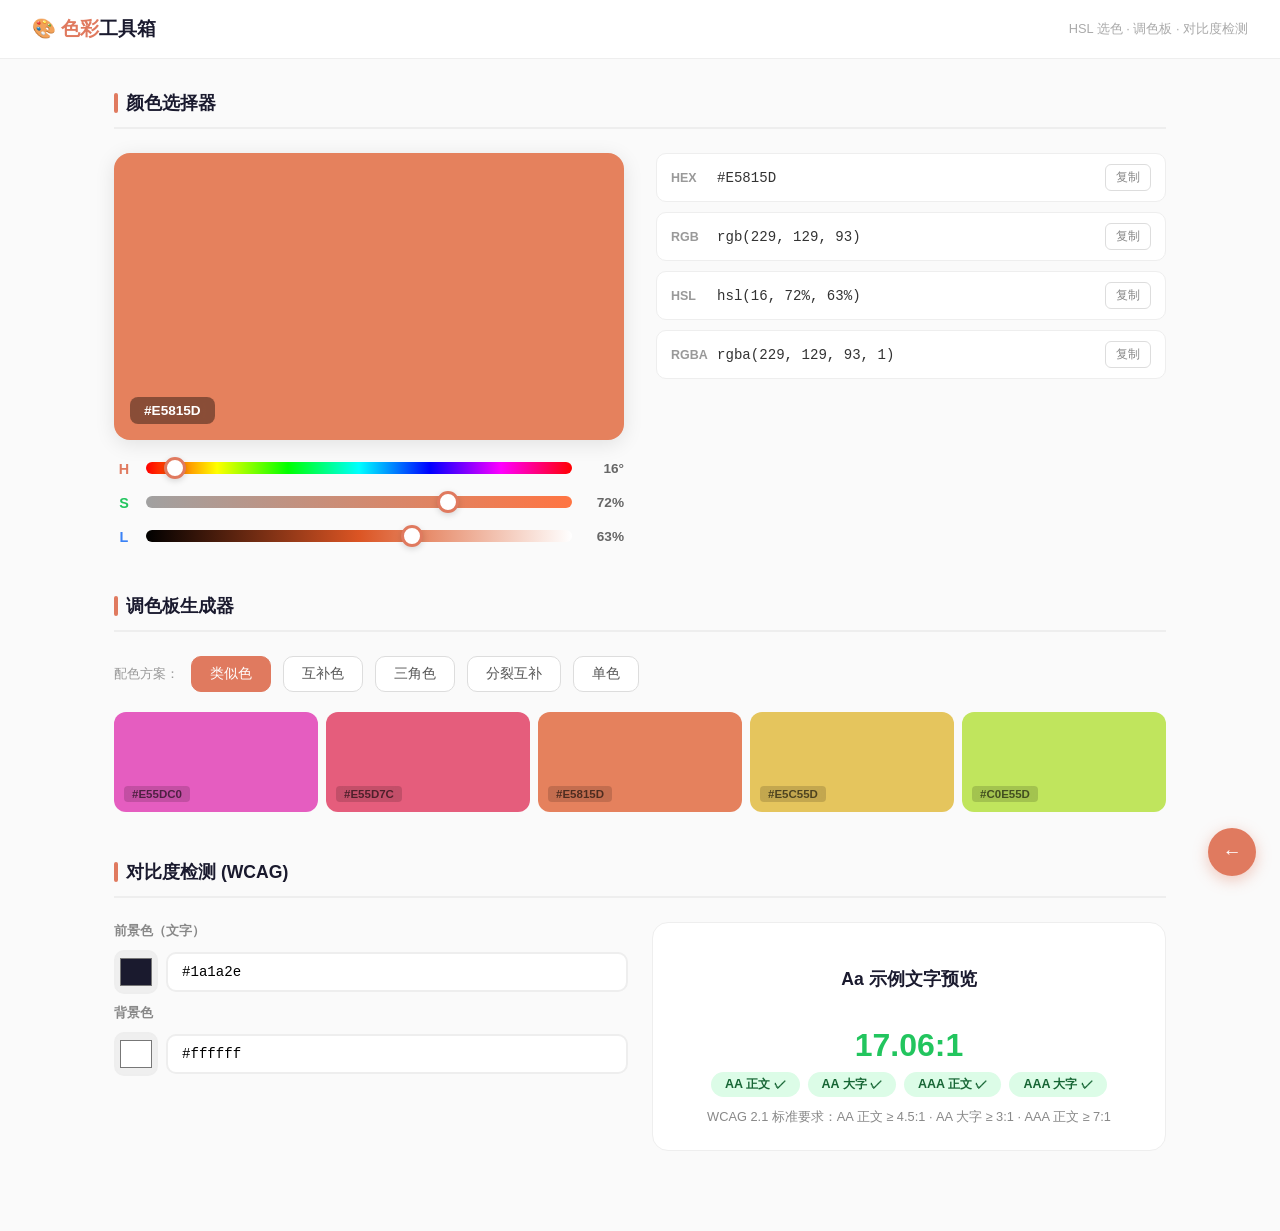
==== projects/color-toolkit/index.html @ 383ffbd2 "初始提交：MrYang 前端开发作品集" ====
<!DOCTYPE html>
<html lang="zh-CN">
<head>
    <meta charset="UTF-8">
    <meta name="viewport" content="width=device-width, initial-scale=1.0">
    <title>色彩工具箱</title>
    <link rel="stylesheet" href="style.css">
</head>
<body>
    <!-- 头部 -->
    <div class="header">
        <h1>🎨 <span>色彩</span>工具箱</h1>
        <span class="header-hint">HSL 选色 · 调色板 · 对比度检测</span>
    </div>

    <div class="container">
        <!-- 颜色选择器 -->
        <div class="section">
            <h2 class="section-title">颜色选择器</h2>
            <div class="picker-area">
                <div class="picker-left">
                    <div class="color-preview" id="colorPreview">
                        <span class="color-preview-text" id="previewHex">#E07A5F</span>
                    </div>
                    <div class="slider-group">
                        <div class="slider-row">
                            <span class="slider-label h">H</span>
                            <div class="slider-wrap"><input type="range" class="slider-hue" id="hueSlider" min="0" max="360" value="16"></div>
                            <span class="slider-value" id="hueValue">16°</span>
                        </div>
                        <div class="slider-row">
                            <span class="slider-label s">S</span>
                            <div class="slider-wrap"><input type="range" class="slider-sat" id="satSlider" min="0" max="100" value="72"></div>
                            <span class="slider-value" id="satValue">72%</span>
                        </div>
                        <div class="slider-row">
                            <span class="slider-label l">L</span>
                            <div class="slider-wrap"><input type="range" class="slider-light" id="lightSlider" min="0" max="100" value="63"></div>
                            <span class="slider-value" id="lightValue">63%</span>
                        </div>
                    </div>
                </div>
                <div class="color-values" id="colorValues"></div>
            </div>
        </div>

        <!-- 调色板生成器 -->
        <div class="section">
            <h2 class="section-title">调色板生成器</h2>
            <div class="palette-controls">
                <span class="palette-type-label">配色方案：</span>
                <button class="palette-btn active" data-type="analogous">类似色</button>
                <button class="palette-btn" data-type="complementary">互补色</button>
                <button class="palette-btn" data-type="triadic">三角色</button>
                <button class="palette-btn" data-type="split">分裂互补</button>
                <button class="palette-btn" data-type="monochromatic">单色</button>
            </div>
            <div class="palette-row" id="paletteRow"></div>
        </div>

        <!-- 对比度检测 -->
        <div class="section">
            <h2 class="section-title">对比度检测 (WCAG)</h2>
            <div class="contrast-area">
                <div class="contrast-input">
                    <label>前景色（文字）</label>
                    <div class="contrast-color-input">
                        <input type="color" id="fgColor" value="#1a1a2e">
                        <input type="text" id="fgText" value="#1a1a2e" maxlength="7">
                    </div>
                    <label>背景色</label>
                    <div class="contrast-color-input">
                        <input type="color" id="bgColor" value="#ffffff">
                        <input type="text" id="bgText" value="#ffffff" maxlength="7">
                    </div>
                </div>
                <div class="contrast-result" id="contrastResult"></div>
            </div>
        </div>
    </div>

    <div class="toast" id="toast"></div>

    <a href="../../index.html" class="back-link" title="返回作品集">←</a>

    <script>
        function hslToRgb(h, s, l) {
            s /= 100; l /= 100;
            const c = (1 - Math.abs(2 * l - 1)) * s;
            const x = c * (1 - Math.abs((h / 60) % 2 - 1));
            const m = l - c / 2;
            let r, g, b;
            if (h < 60) { r = c; g = x; b = 0; }
            else if (h < 120) { r = x; g = c; b = 0; }
            else if (h < 180) { r = 0; g = c; b = x; }
            else if (h < 240) { r = 0; g = x; b = c; }
            else if (h < 300) { r = x; g = 0; b = c; }
            else { r = c; g = 0; b = x; }
            return [Math.round((r + m) * 255), Math.round((g + m) * 255), Math.round((b + m) * 255)];
        }

        function rgbToHex(r, g, b) {
            return '#' + [r, g, b].map(v => v.toString(16).padStart(2, '0')).join('');
        }

        function hexToRgb(hex) {
            hex = hex.replace('#', '');
            if (hex.length === 3) hex = hex.split('').map(c => c + c).join('');
            return [parseInt(hex.substr(0, 2), 16), parseInt(hex.substr(2, 2), 16), parseInt(hex.substr(4, 2), 16)];
        }

        function luminance(r, g, b) {
            const [rs, gs, bs] = [r, g, b].map(c => {
                c /= 255;
                return c <= 0.03928 ? c / 12.92 : Math.pow((c + 0.055) / 1.055, 2.4);
            });
            return 0.2126 * rs + 0.7152 * gs + 0.0722 * bs;
        }

        function contrastRatio(rgb1, rgb2) {
            const l1 = luminance(...rgb1);
            const l2 = luminance(...rgb2);
            return (Math.max(l1, l2) + 0.05) / (Math.min(l1, l2) + 0.05);
        }

        function showToast(msg) {
            const toast = document.getElementById('toast');
            toast.textContent = msg;
            toast.classList.add('show');
            clearTimeout(toast._timer);
            toast._timer = setTimeout(() => toast.classList.remove('show'), 1500);
        }

        function copyText(text) {
            navigator.clipboard.writeText(text).then(() => {
                showToast(`已复制: ${text}`);
            }).catch(() => {
                showToast('复制失败');
            });
        }

        const hueSlider = document.getElementById('hueSlider');
        const satSlider = document.getElementById('satSlider');
        const lightSlider = document.getElementById('lightSlider');

        function updateColor() {
            const h = parseInt(hueSlider.value);
            const s = parseInt(satSlider.value);
            const l = parseInt(lightSlider.value);
            const [r, g, b] = hslToRgb(h, s, l);
            const hex = rgbToHex(r, g, b);

            document.getElementById('colorPreview').style.background = hex;
            document.getElementById('previewHex').textContent = hex.toUpperCase();
            document.getElementById('hueValue').textContent = h + '°';
            document.getElementById('satValue').textContent = s + '%';
            document.getElementById('lightValue').textContent = l + '%';

            document.querySelector('.slider-sat').style.background = `linear-gradient(to right, hsl(${h},0%,${l}%), hsl(${h},100%,${l}%))`;
            document.querySelector('.slider-light').style.background = `linear-gradient(to right, hsl(${h},${s}%,0%), hsl(${h},${s}%,50%), hsl(${h},${s}%,100%))`;

            const valuesHtml = [
                { label: 'HEX', value: hex.toUpperCase() },
                { label: 'RGB', value: `rgb(${r}, ${g}, ${b})` },
                { label: 'HSL', value: `hsl(${h}, ${s}%, ${l}%)` },
                { label: 'RGBA', value: `rgba(${r}, ${g}, ${b}, 1)` },
            ].map(item => `
                <div class="color-value-row">
                    <span class="color-value-label">${item.label}</span>
                    <span class="color-value-text">${item.value}</span>
                    <button class="copy-btn" onclick="copyText('${item.value}')">复制</button>
                </div>
            `).join('');
            document.getElementById('colorValues').innerHTML = valuesHtml;

            updatePalette();
        }

        hueSlider.addEventListener('input', updateColor);
        satSlider.addEventListener('input', updateColor);
        lightSlider.addEventListener('input', updateColor);

        let paletteType = 'analogous';

        document.querySelectorAll('.palette-btn').forEach(btn => {
            btn.addEventListener('click', () => {
                document.querySelectorAll('.palette-btn').forEach(b => b.classList.remove('active'));
                btn.classList.add('active');
                paletteType = btn.dataset.type;
                updatePalette();
            });
        });

        function generatePalette(h, s, l, type) {
            const colors = [];
            switch (type) {
                case 'analogous':
                    for (let i = -2; i <= 2; i++) colors.push([(h + i * 30 + 360) % 360, s, l]);
                    break;
                case 'complementary':
                    colors.push([h, s, l]);
                    colors.push([h, Math.max(s - 20, 0), Math.min(l + 15, 100)]);
                    colors.push([(h + 180) % 360, s, l]);
                    colors.push([(h + 180) % 360, Math.max(s - 20, 0), Math.min(l + 15, 100)]);
                    colors.push([h, Math.max(s - 40, 10), Math.min(l + 30, 95)]);
                    break;
                case 'triadic':
                    colors.push([h, s, l]);
                    colors.push([(h + 120) % 360, s, l]);
                    colors.push([(h + 240) % 360, s, l]);
                    colors.push([h, Math.max(s - 25, 10), Math.min(l + 20, 90)]);
                    colors.push([(h + 120) % 360, Math.max(s - 25, 10), Math.min(l + 20, 90)]);
                    break;
                case 'split':
                    colors.push([h, s, l]);
                    colors.push([(h + 150) % 360, s, l]);
                    colors.push([(h + 210) % 360, s, l]);
                    colors.push([h, Math.max(s - 20, 10), Math.min(l + 15, 90)]);
                    colors.push([(h + 180) % 360, Math.max(s - 30, 10), Math.min(l + 20, 90)]);
                    break;
                case 'monochromatic':
                    for (let i = 0; i < 5; i++) colors.push([h, s, Math.max(20, Math.min(l - 30 + i * 15, 90))]);
                    break;
            }
            return colors;
        }

        function updatePalette() {
            const h = parseInt(hueSlider.value);
            const s = parseInt(satSlider.value);
            const l = parseInt(lightSlider.value);
            const colors = generatePalette(h, s, l, paletteType);

            const row = document.getElementById('paletteRow');
            row.innerHTML = colors.map(([ch, cs, cl]) => {
                const [r, g, b] = hslToRgb(ch, cs, cl);
                const hex = rgbToHex(r, g, b);
                const textColor = cl > 55 ? 'rgba(0,0,0,0.6)' : 'rgba(255,255,255,0.8)';
                return `<div class="palette-swatch" style="background:${hex};" onclick="copyText('${hex.toUpperCase()}')">
                    <span class="palette-swatch-hex" style="color:${textColor};background:${cl > 55 ? 'rgba(0,0,0,0.15)' : 'rgba(0,0,0,0.3)'}">${hex.toUpperCase()}</span>
                </div>`;
            }).join('');
        }

        const fgColor = document.getElementById('fgColor');
        const bgColor = document.getElementById('bgColor');
        const fgText = document.getElementById('fgText');
        const bgText = document.getElementById('bgText');

        function updateContrast() {
            const fg = fgColor.value;
            const bg = bgColor.value;
            fgText.value = fg;
            bgText.value = bg;

            const fgRgb = hexToRgb(fg);
            const bgRgb = hexToRgb(bg);
            const ratio = contrastRatio(fgRgb, bgRgb);
            const ratioFixed = ratio.toFixed(2);

            const aaLarge = ratio >= 3;
            const aaNormal = ratio >= 4.5;
            const aaaLarge = ratio >= 4.5;
            const aaaNormal = ratio >= 7;

            const result = document.getElementById('contrastResult');
            result.innerHTML = `
                <div class="contrast-preview" style="background:${bg};color:${fg};">
                    Aa 示例文字预览
                </div>
                <div class="contrast-ratio" style="color:${ratio >= 4.5 ? '#22c55e' : ratio >= 3 ? '#f59e0b' : '#ef4444'}">${ratioFixed}:1</div>
                <div style="display:flex;gap:8px;justify-content:center;flex-wrap:wrap;">
                    <span class="contrast-badge ${aaNormal ? 'pass' : 'fail'}">AA 正文 ${aaNormal ? '✓' : '✗'}</span>
                    <span class="contrast-badge ${aaLarge ? 'pass' : 'fail'}">AA 大字 ${aaLarge ? '✓' : '✗'}</span>
                    <span class="contrast-badge ${aaaNormal ? 'pass' : 'fail'}">AAA 正文 ${aaaNormal ? '✓' : '✗'}</span>
                    <span class="contrast-badge ${aaaLarge ? 'pass' : 'fail'}">AAA 大字 ${aaaLarge ? '✓' : '✗'}</span>
                </div>
                <div class="contrast-details">WCAG 2.1 标准要求：AA 正文 ≥ 4.5:1 · AA 大字 ≥ 3:1 · AAA 正文 ≥ 7:1</div>
            `;
        }

        fgColor.addEventListener('input', updateContrast);
        bgColor.addEventListener('input', updateContrast);
        fgText.addEventListener('input', () => { if (/^#[0-9a-fA-F]{6}$/.test(fgText.value)) { fgColor.value = fgText.value; updateContrast(); } });
        bgText.addEventListener('input', () => { if (/^#[0-9a-fA-F]{6}$/.test(bgText.value)) { bgColor.value = bgText.value; updateContrast(); } });

        updateColor();
        updateContrast();
    </script>
</body>
</html>
---- projects/color-toolkit/style.css ----
/* ========================================
   色彩工具箱 - 样式表
   ======================================== */

/* 基础重置 */
* { margin: 0; padding: 0; box-sizing: border-box; }
body { font-family: -apple-system, BlinkMacSystemFont, 'Segoe UI', sans-serif; background: #fafafa; color: #1a1a2e; }

/* 头部 */
.header { background: white; border-bottom: 1px solid #eee; padding: 16px 32px; display: flex; justify-content: space-between; align-items: center; position: sticky; top: 0; z-index: 100; }
.header h1 { font-size: 1.2rem; font-weight: 700; }
.header h1 span { color: #e07a5f; }
.header-hint { font-size: 0.8rem; color: #aaa; }

.container { max-width: 1100px; margin: 0 auto; padding: 32px 24px; }

/* 区域 */
.section { margin-bottom: 48px; }
.section-title { font-size: 1.1rem; font-weight: 700; margin-bottom: 24px; padding-bottom: 12px; border-bottom: 2px solid #eee; display: flex; align-items: center; gap: 8px; }
.section-title::before { content: ''; width: 4px; height: 20px; background: #e07a5f; border-radius: 2px; }

/* ====== 颜色选择器 ====== */
.picker-area { display: grid; grid-template-columns: 1fr 1fr; gap: 32px; align-items: start; }
.picker-left { display: flex; flex-direction: column; gap: 20px; }
.color-preview { width: 100%; aspect-ratio: 16/9; border-radius: 16px; box-shadow: 0 4px 20px rgba(0,0,0,0.1); transition: background 0.3s; position: relative; overflow: hidden; }
.color-preview-text { position: absolute; bottom: 16px; left: 16px; background: rgba(0,0,0,0.4); color: white; padding: 6px 14px; border-radius: 8px; font-size: 0.85rem; font-weight: 600; backdrop-filter: blur(8px); }

.slider-group { display: flex; flex-direction: column; gap: 16px; }
.slider-row { display: flex; align-items: center; gap: 12px; }
.slider-label { width: 20px; font-weight: 700; font-size: 0.9rem; text-align: center; }
.slider-label.h { color: #e07a5f; }
.slider-label.s { color: #22c55e; }
.slider-label.l { color: #3b82f6; }
.slider-wrap { flex: 1; position: relative; }
input[type="range"] { -webkit-appearance: none; width: 100%; height: 12px; border-radius: 6px; outline: none; cursor: pointer; }
input[type="range"]::-webkit-slider-thumb { -webkit-appearance: none; width: 22px; height: 22px; border-radius: 50%; background: white; border: 3px solid #e07a5f; box-shadow: 0 2px 6px rgba(0,0,0,0.15); cursor: pointer; }
.slider-hue { background: linear-gradient(to right, #f00, #ff0, #0f0, #0ff, #00f, #f0f, #f00); }
.slider-sat { background: linear-gradient(to right, #888, #e07a5f); }
.slider-light { background: linear-gradient(to right, #000, #e07a5f, #fff); }
.slider-value { width: 40px; text-align: right; font-size: 0.85rem; color: #666; font-weight: 600; }

/* 色值输出 */
.color-values { display: flex; flex-direction: column; gap: 10px; }
.color-value-row { display: flex; align-items: center; gap: 10px; background: white; border: 1px solid #eee; border-radius: 10px; padding: 10px 14px; }
.color-value-label { font-size: 0.78rem; font-weight: 700; color: #999; width: 36px; text-transform: uppercase; }
.color-value-text { flex: 1; font-family: 'Cascadia Code', 'Fira Code', monospace; font-size: 0.88rem; color: #333; }
.copy-btn { background: none; border: 1px solid #ddd; border-radius: 6px; padding: 4px 10px; cursor: pointer; font-size: 0.75rem; color: #888; transition: all 0.2s; font-family: inherit; }
.copy-btn:hover { border-color: #e07a5f; color: #e07a5f; }
.copy-btn.copied { border-color: #22c55e; color: #22c55e; }

/* ====== 调色板生成器 ====== */
.palette-controls { display: flex; gap: 12px; margin-bottom: 20px; flex-wrap: wrap; align-items: center; }
.palette-btn { padding: 8px 18px; border-radius: 10px; border: 1px solid #ddd; background: white; cursor: pointer; font-size: 0.85rem; font-family: inherit; transition: all 0.2s; color: #555; }
.palette-btn:hover { border-color: #e07a5f; color: #e07a5f; }
.palette-btn.active { background: #e07a5f; color: white; border-color: #e07a5f; }
.palette-type-label { font-size: 0.82rem; color: #999; }

.palette-row { display: flex; gap: 8px; flex-wrap: wrap; }
.palette-swatch { flex: 1; min-width: 80px; height: 100px; border-radius: 12px; display: flex; flex-direction: column; justify-content: flex-end; padding: 10px; cursor: pointer; transition: all 0.3s; position: relative; overflow: hidden; }
.palette-swatch:hover { transform: translateY(-4px); box-shadow: 0 8px 20px rgba(0,0,0,0.15); }
.palette-swatch-hex { font-size: 0.72rem; font-weight: 600; background: rgba(0,0,0,0.3); color: white; padding: 2px 8px; border-radius: 4px; align-self: flex-start; backdrop-filter: blur(4px); }

/* ====== 对比度检测 ====== */
.contrast-area { display: grid; grid-template-columns: 1fr 1fr; gap: 24px; }
.contrast-input { display: flex; flex-direction: column; gap: 10px; }
.contrast-input label { font-size: 0.82rem; font-weight: 600; color: #888; }
.contrast-color-input { display: flex; gap: 8px; align-items: center; }
.contrast-color-input input[type="color"] { width: 44px; height: 44px; border: 2px solid #eee; border-radius: 10px; cursor: pointer; padding: 2px; }
.contrast-color-input input[type="text"] { flex: 1; padding: 10px 14px; border: 2px solid #eee; border-radius: 10px; font-family: monospace; font-size: 0.88rem; outline: none; }
.contrast-color-input input[type="text"]:focus { border-color: #e07a5f; }

.contrast-result { background: white; border: 1px solid #eee; border-radius: 16px; padding: 24px; text-align: center; }
.contrast-preview { padding: 20px; border-radius: 10px; margin-bottom: 16px; font-weight: 600; font-size: 1.1rem; }
.contrast-ratio { font-size: 2rem; font-weight: 800; margin-bottom: 8px; }
.contrast-badge { display: inline-block; padding: 4px 14px; border-radius: 20px; font-size: 0.78rem; font-weight: 600; }
.contrast-badge.pass { background: #dcfce7; color: #166534; }
.contrast-badge.fail { background: #fee2e2; color: #991b1b; }
.contrast-details { margin-top: 12px; font-size: 0.8rem; color: #888; }

/* 返回按钮 */
.back-link { position: fixed; bottom: 24px; right: 24px; background: #e07a5f; color: white; width: 48px; height: 48px; border-radius: 50%; display: flex; align-items: center; justify-content: center; text-decoration: none; font-size: 1.2rem; box-shadow: 0 4px 15px rgba(224,122,95,0.4); transition: all 0.3s; z-index: 99; }
.back-link:hover { transform: scale(1.1); }

/* Toast */
.toast { position: fixed; bottom: 32px; left: 50%; transform: translateX(-50%) translateY(20px); background: #1a1a2e; color: white; padding: 10px 20px; border-radius: 10px; font-size: 0.85rem; opacity: 0; transition: all 0.3s; z-index: 200; pointer-events: none; }
.toast.show { opacity: 1; transform: translateX(-50%) translateY(0); }

/* ========================================
   响应式适配
   ======================================== */
@media (max-width: 768px) {
    .picker-area { grid-template-columns: 1fr; }
    .contrast-area { grid-template-columns: 1fr; }
    .palette-swatch { min-width: 60px; height: 80px; }
    .container { padding: 24px 16px; }
    .header { padding: 12px 16px; }
}

@media (max-width: 480px) {
    .header-hint { display: none; }
    .header h1 { font-size: 1rem; }
    .container { padding: 16px 12px; }
    .section-title { font-size: 1rem; }
    .slider-row { gap: 8px; }
    .slider-label { width: 16px; font-size: 0.8rem; }
    .slider-value { width: 32px; font-size: 0.78rem; }
    .color-value-row { padding: 8px 10px; }
    .palette-btn { padding: 6px 12px; font-size: 0.78rem; }
    .palette-swatch { min-width: 50px; height: 70px; padding: 6px; }
    .palette-swatch-hex { font-size: 0.65rem; }
    .contrast-color-input input[type="color"] { width: 36px; height: 36px; }
    .contrast-color-input input[type="text"] { padding: 8px 10px; font-size: 0.82rem; }
    .contrast-result { padding: 16px; }
    .contrast-ratio { font-size: 1.6rem; }
    .back-link { width: 40px; height: 40px; bottom: 16px; right: 16px; font-size: 1rem; }
}
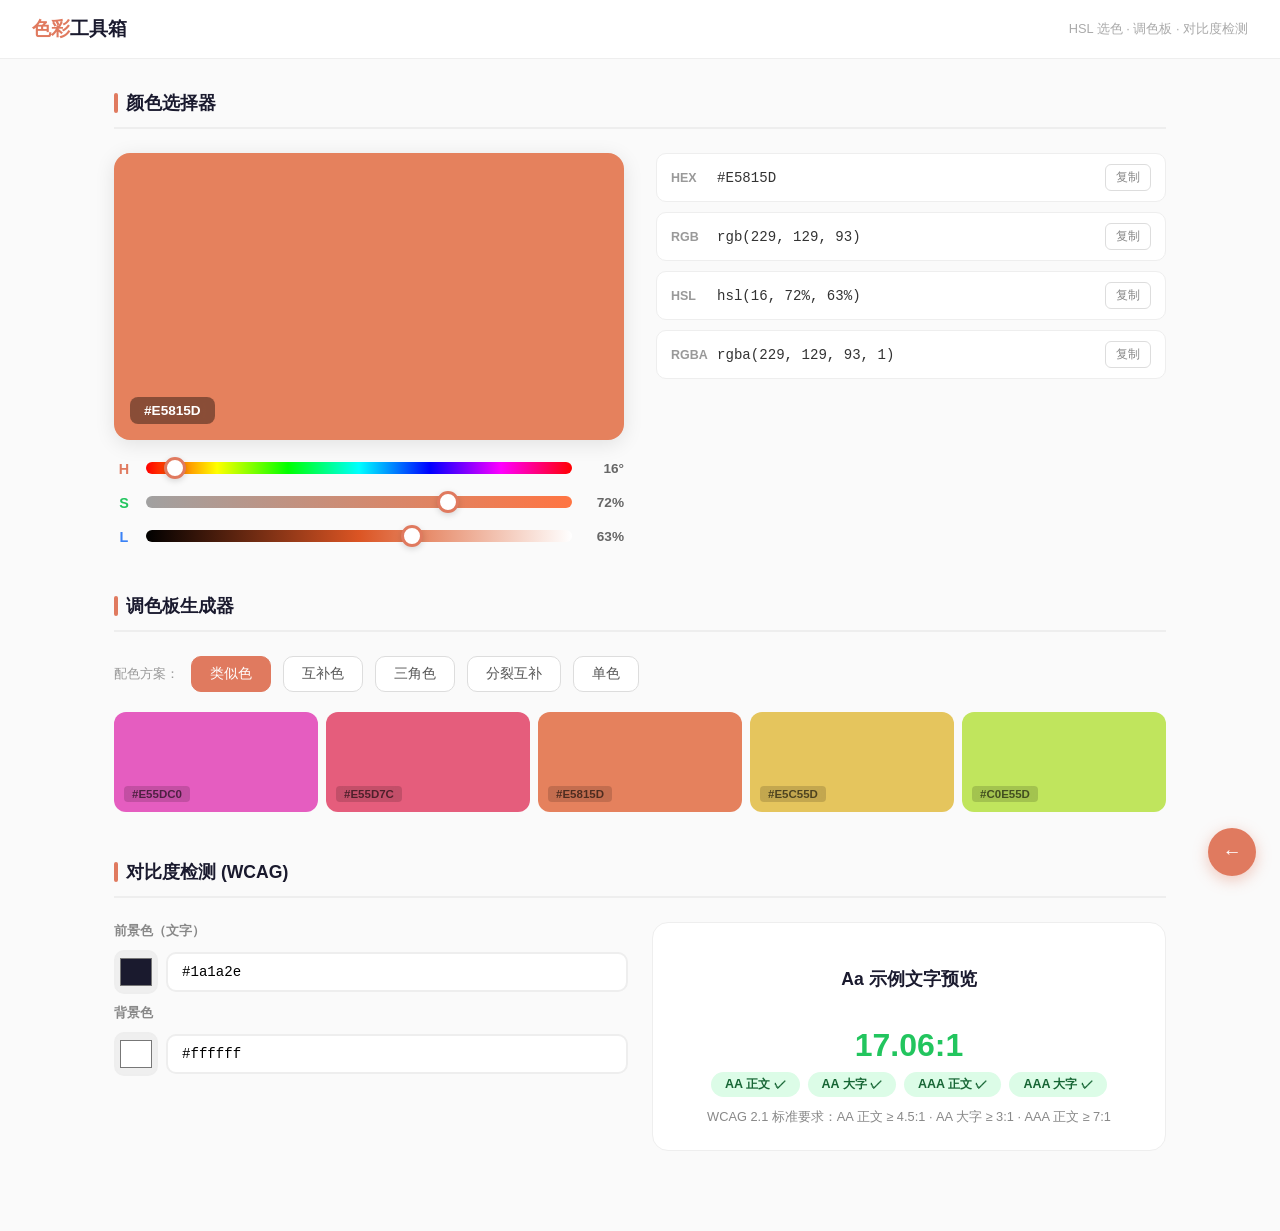
==== commit 857227a7: "去除子项目页面中所有 emoji，替换为纯文本或 CSS 图形" ====
--- a/projects/color-toolkit/index.html
+++ b/projects/color-toolkit/index.html
@@ -9,7 +9,7 @@
 <body>
     <!-- 头部 -->
     <div class="header">
-        <h1>🎨 <span>色彩</span>工具箱</h1>
+        <h1><span>色彩</span>工具箱</h1>
         <span class="header-hint">HSL 选色 · 调色板 · 对比度检测</span>
     </div>
 
